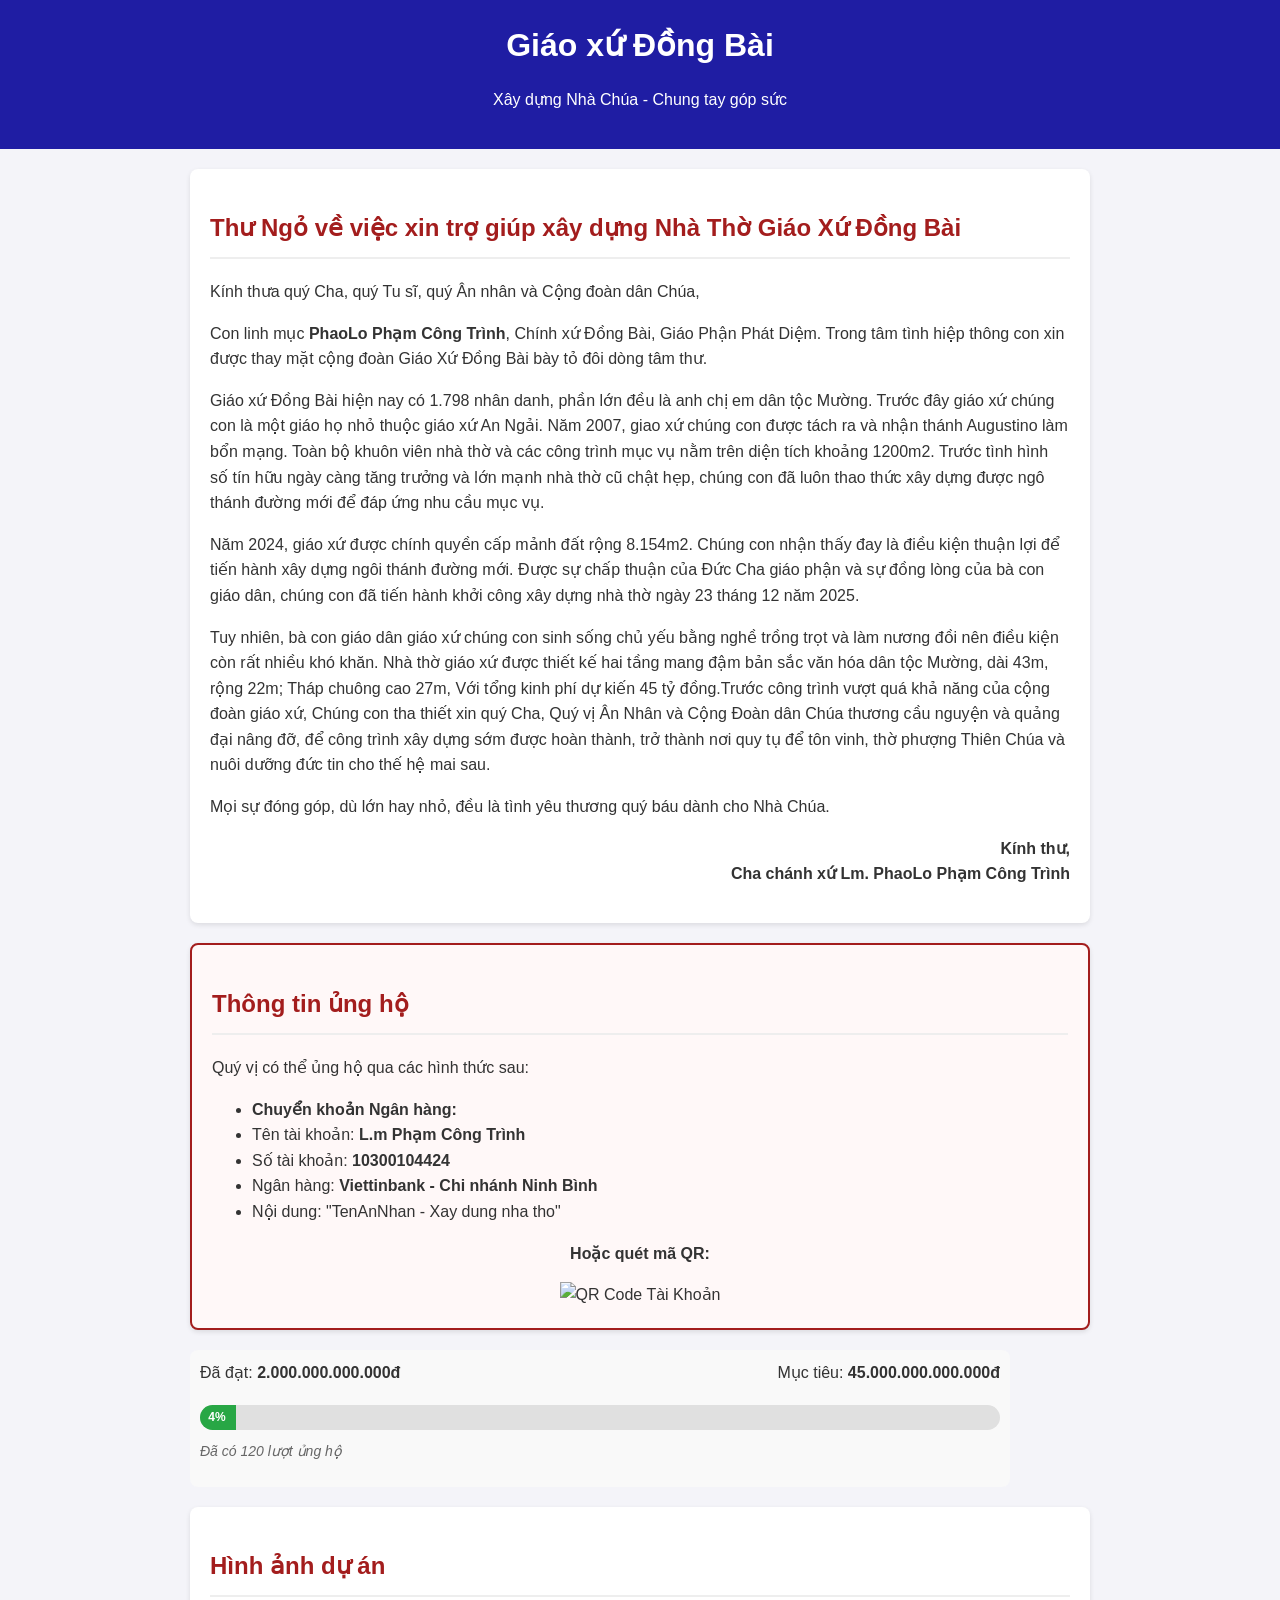
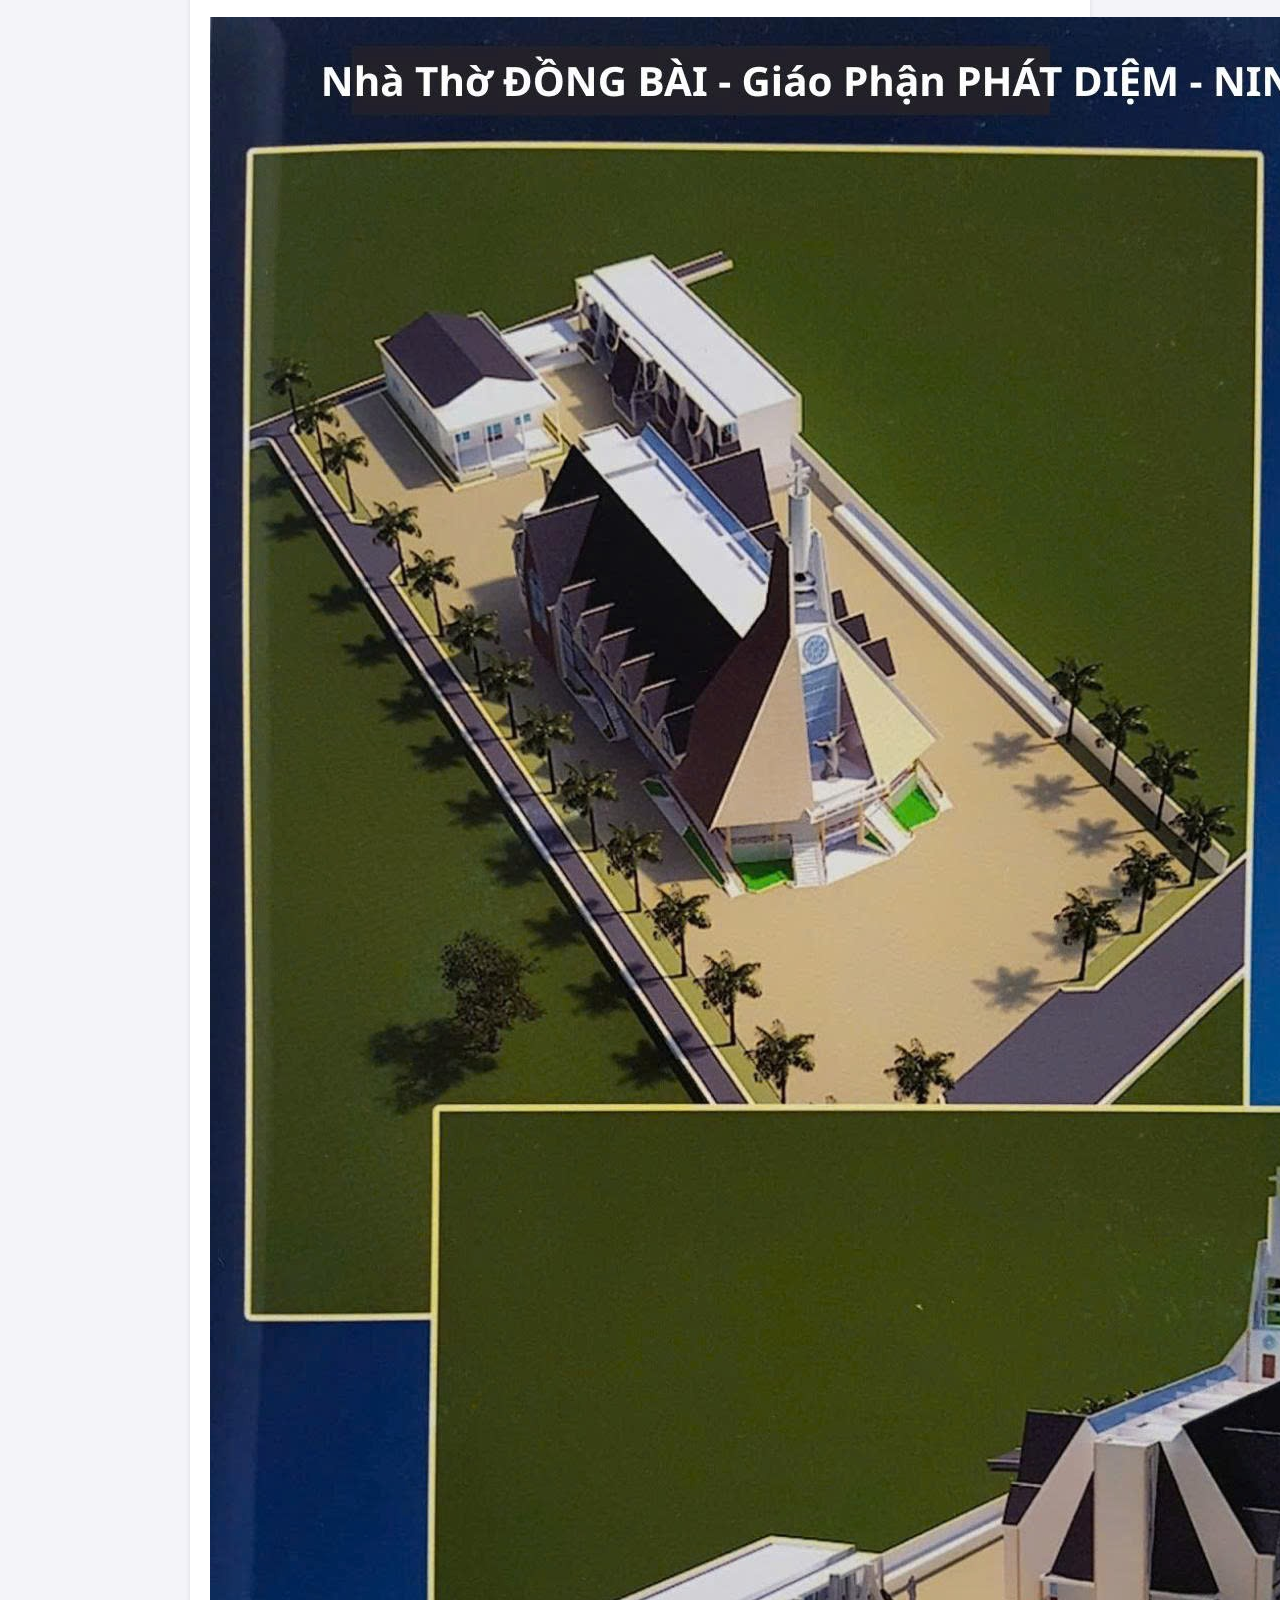
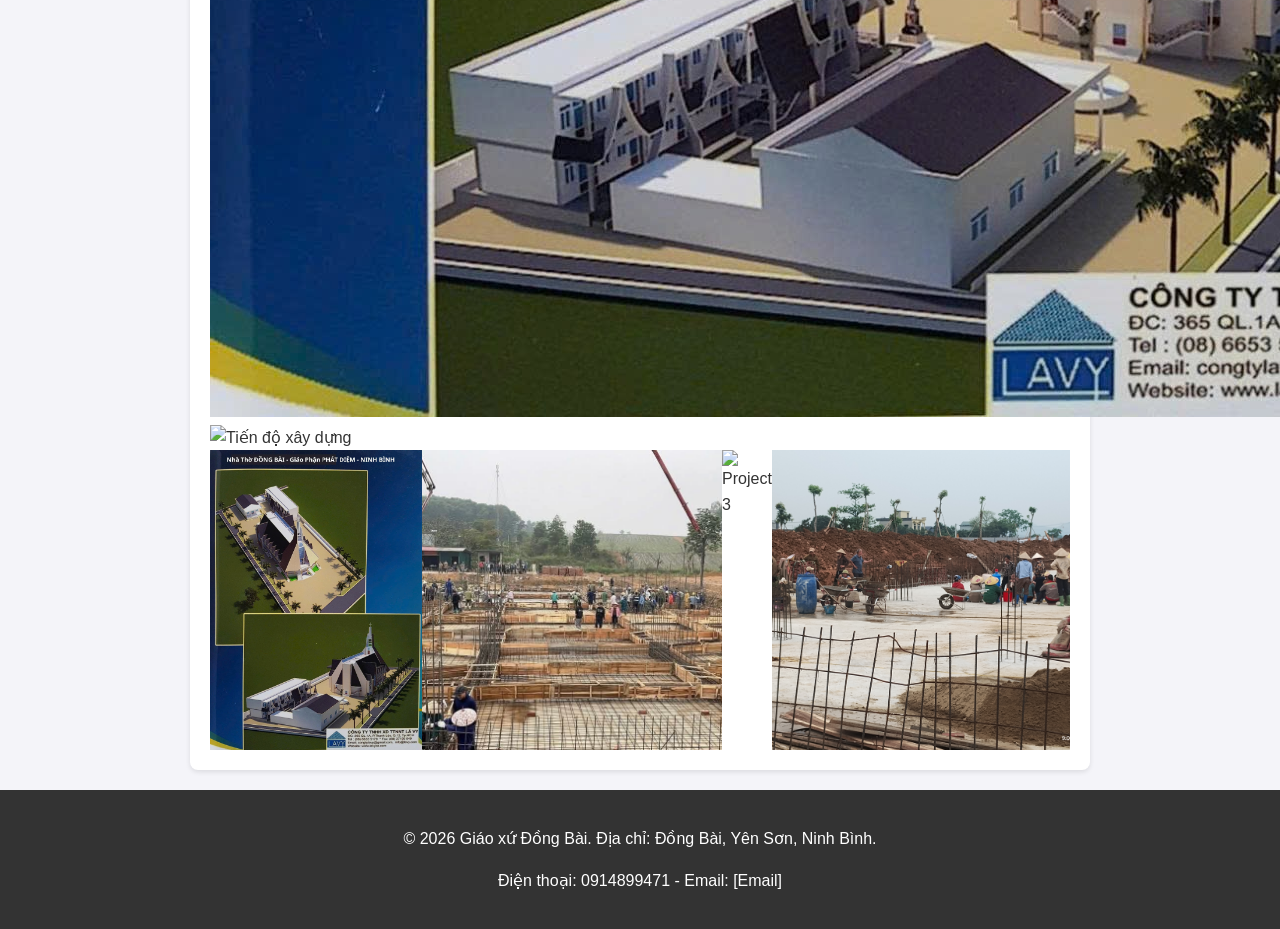
==== index.html @ 675c82e9 "Fix HTML encoding issues in index.html" ====
<!DOCTYPE html>
<html lang="vi">
<head>
    <meta charset="UTF-8">
    <meta name="viewport" content="width=device-width, initial-scale=1.0">
    <title>Quyên góp xây dựng Nhà thờ Giáo xứ Đồng Bài</title>
    <link rel="stylesheet" href="style.css">
</head>
<body>
     

    <!-- Header -->
    <header>
        <div class="container">
            <h1>Giáo xứ Đồng Bài</h1>
            <p>Xây dựng Nhà Chúa - Chung tay góp sức</p>
        </div>
       
    </header>

    <!-- Main Content -->
    <div class="container main-content">
        <!-- Thư ngỏ  -->
        <section id="thu-ngo" class="card">
            <h2>Thư Ngỏ về việc xin trợ giúp xây dựng Nhà Thờ Giáo Xứ Đồng Bài</h2>
            <p>Kính thưa quý Cha, quý Tu sĩ, quý Ân nhân và Cộng đoàn dân Chúa,</p>
            <p>Con linh mục<b> PhaoLo Phạm Công Trình</b>, Chính xứ Đồng Bài, Giáo Phận Phát Diệm.
                Trong tâm tình hiệp thông con xin được thay mặt cộng đoàn Giáo Xứ Đồng Bài bày
                 tỏ đôi dòng tâm thư.</p>
             <p>Giáo xứ Đồng Bài hiện nay có 1.798 nhân danh, phần lớn đều là anh chị em dân tộc Mường.
                Trước đây giáo xứ chúng con là một giáo họ nhỏ thuộc giáo xứ An Ngải. Năm 2007, giao xứ chúng 
                con được tách ra và nhận thánh Augustino làm bổn mạng. Toàn bộ khuôn viên nhà thờ và các công trình 
                mục vụ nằm trên diện tích khoảng 1200m2. Trước tình hình số tín hữu ngày càng tăng trưởng và lớn mạnh
                nhà thờ cũ chật hẹp, chúng con đã luôn thao thức xây dựng được ngô thánh đường mới để đáp ứng nhu cầu 
                mục vụ.</p>
              <p>Năm 2024, giáo xứ được chính quyền cấp mảnh đất rộng 8.154m2. Chúng con nhận thấy đay là 
             điều kiện thuận lợi để tiến hành xây dựng ngôi thánh đường mới. Được sự chấp thuận của Đức Cha 
             giáo phận và sự đồng lòng của bà con giáo dân, chúng con đã tiến hành khởi công xây dựng nhà thờ
             ngày 23 tháng 12 năm 2025.
        
             </p>
            <p>Tuy nhiên, bà con giáo dân giáo xứ chúng con sinh sống chủ yếu bằng nghề trồng trọt và làm 
                nương đồi nên điều kiện còn rất nhiều khó khăn. Nhà thờ giáo xứ được thiết kế hai tầng mang đậm
                bản sắc văn hóa dân tộc Mường, dài 43m, rộng 22m; Tháp chuông cao 27m, Với tổng kinh
                 phí dự kiến 45 tỷ  đồng.Trước công trình vượt quá khả năng của cộng đoàn giáo xứ, 
                 Chúng con tha thiết xin quý Cha, Quý vị Ân Nhân và Cộng Đoàn dân Chúa thương cầu nguyện
                 và quảng đại nâng đỡ, để công trình xây dựng sớm được hoàn thành, trở thành nơi quy tụ
                 để tôn vinh, thờ phượng Thiên Chúa và nuôi dưỡng đức tin cho thế hệ mai sau.</p>
            <p>Mọi sự đóng góp, dù lớn hay nhỏ, đều là tình yêu thương quý báu dành cho Nhà Chúa.</p>
            <p style="text-align: right;"><strong>Kính thư,</strong><br><b>Cha chánh xứ Lm. PhaoLo Phạm Công Trình</b></p>
        </section>

        <!-- Thông tin quyên góp -->
        <section id="quyen-gop" class="card highlight">
            <h2>Thông tin ủng hộ</h2>
            <p>Quý vị có thể ủng hộ qua các hình thức sau:</p>
            <ul>
                <li><strong>Chuyển khoản Ngân hàng:</strong></li>
                <li>Tên tài khoản:<b> L.m Phạm Công Trình</b></li>
                <li>Số tài khoản: <b>10300104424</b></li>
                <li>Ngân hàng: <b>Viettinbank - Chi nhánh Ninh Bình</b></li>
                <li>Nội dung: "TenAnNhan - Xay dung nha tho"</li>
            </ul>
            <div class="qr-code">
                <p><strong>Hoặc quét mã QR:</strong></p>
                <img src="images/qr-code.png" alt="QR Code Tài Khoản" width="200">
            </div>
        </section>
        <!--Thanh tiến độ-->
        <div class="donation-box">
  <div class="donation-info">
    <span>Đã đạt: <strong>2.000.000.000.000đ</strong></span>
    <span>Mục tiêu:<b> 45.000.000.000.000đ</b></span>
  </div>
  
  <div class="progress-track">
    <!-- Thay đổi width ở đây để cập nhật tiến độ -->
    <div class="progress-fill" style="width: 75%;">
      <span class="progress-label">85%</span>
    </div>
  </div>
  
  <p class="donation-count">Đã có 120 lượt ủng hộ</p>
</div>



        <!-- Hình ảnh/Tiến độ -->
        <section id="hinh-anh" class="card">
            <h2>Hình ảnh dự án</h2>
            
            <div class="gallery">
                <img src="anh\IMG_20260425_101026.jpg" alt="Mô hình nhà thờ">
                <img src="anh\IMG_20260425_084051708.jpg" alt="Tiến độ xây dựng">
            </div>
            
            <div class="project-slider">
             <div class="project-track">
             <img src="anh\IMG_20260425_101026.jpg" alt="Project 1">
            <img src="anh\FB_IMG_1777197898935.jpg" alt="Project 2">
            <img src="anh\IMG_20260425_084322287.jpg" alt="Project 3">
            <img src="anh\IMG_20260425_090617700.jpg" alt="Project 4">
            <img src="anh\FB_IMG_1777198152236.jpg" alt="Project 5">
            <img src="anh\FB_IMG_1777198147048.jpg" alt="Project 6">
            <img src="anh\FB_IMG_1777198132459.jpg" alt="Project 7">
            <img src="anh\FB_IMG_1777198152236.jpg" alt="Project 8">
            <img src="anh\FB_IMG_1777198174765.jpg" alt="Project 9">
            <img src="anh\FB_IMG_1777197910726.jpg" alt="Project 10">
            <!-- Lặp lại các ảnh để tạo hiệu ứng vô tận -->
             <img src="anh\IMG_20260425_101026.jpg" alt="Project 1">
            </div>
</div>

        </section>
    </div>

    <!-- Footer -->
    <footer>
        <div class="container">
            <p>&copy; 2026 Giáo xứ Đồng Bài. Địa chỉ: Đồng Bài, Yên Sơn, Ninh Bình.</p>
            <p>Điện thoại: 0914899471 - Email: [Email]</p>
        </div>
        <!--tự động cập nhật tiến độ-->
    
    <script>
        // Đoạn code xử lý tiến độ
        const goal = 45000000000; // Số tiền mục tiêu
        const raised = 2000000000; // Số tiền hiện tại

        const percent = Math.min((raised / goal) * 100, 100);
        
        // Cập nhật độ dài thanh màu xanh
        document.querySelector('.progress-fill').style.width = percent + '%';
        
        // Cập nhật chữ hiển thị % (nếu có thẻ progress-label)
        if (document.querySelector('.progress-label')) {
            document.querySelector('.progress-label').innerText = Math.round(percent) + '%';
        }
    </script>
    </footer>
    


</body>


</html>
---- style.css ----
/* Tổng quan */
body {
    font-family: 'Arial', sans-serif;
    margin: 0;
    padding: 0;
    background-color: #f4f4f9;
    color: #333;
    line-height: 1.6;
}

.container {
    width: 80%;
    margin: auto;
    max-width: 900px;
    
}
/* Header */
header {
    background-color: #1f1da3; /* Màu xanh trang nghiêm */
    color: #fff;
    padding: 20px 0;
    text-align: center;
}

header h1 { margin: 0; }


/* Thẻ card */
.card {
    background: #fff;
    padding: 20px;
    margin: 20px 0;
    border-radius: 8px;
    box-shadow: 0 2px 5px rgba(0,0,0,0.1);
}

.highlight {
    border: 2px solid #a31d1d;
    background-color: #fff8f8;
    /*QR Code & Images*/ 
.qr-code { text-align: center; margin-top: 15px; }
.gallery { display: flex; gap: 10px; justify-content: center; flex-wrap: wrap; }
.gallery img { max-width: 100%; height: auto; border-radius: 5px; width: 45%; }

}

h2 { color: #a31d1d; border-bottom: 2px solid #eee; padding-bottom: 10px; }

/* QR Code & Images 
.qr-code { text-align: center; margin-top: 15px; }
.gallery { display: flex; gap: 10px; justify-content: center; flex-wrap: wrap; }
.gallery img { max-width: 100%; height: auto; border-radius: 5px; width: 45%; }
*/
.project-slider {
  width: 100%;
  height: 300px; /* Chiều cao banner */
  overflow: hidden;
  position: relative;
}

.project-track {
  display: flex;
  width: calc(300px * 5); /* Chiều rộng 1 ảnh * Số ảnh (bao gồm ảnh lặp) */
  animation: scroll 120s linear infinite; /* Thời gian chạy 120s */
}

.project-track img {
  width: 300px; /* Chiều rộng mỗi ảnh */
  height: 300px;
  object-fit: cover;
}

/* Keyframes để tạo hiệu ứng trượt */
@keyframes scroll {
  0% { transform: translateX(0); }
  100% { transform: translateX(calc(-300px * 10)); } /* Di chuyển hết 10 ảnh */
}

/* Dừng animation khi di chuột vào */
.project-slider:hover .project-track {
  animation-play-state: paused;
}

/* Footer */
footer {
    text-align: center;
    padding: 20px;
    background-color: #333;
    color: #fff;
    margin-top: 20px;
}
/*tiến độ ủng hộ*/
.donation-box {
    max-width: 800px;
    padding: 10px;
    background: #f9f9f9;
    border-radius: 8px;
    font-family: sans-serif;
}

.donation-info {
    display: flex;
    justify-content: space-between;
    margin-bottom: 20px;
}

.progress-track {
    background-color: #e0e0e0;
    border-radius: 20px;
    overflow: hidden;
    height: 25px;
}

.progress-fill {
    background-color: #28a745; /* Màu xanh lá */
    height: 100%;
    display: flex;
    align-items: center;
    justify-content: flex-end;
    transition: width 0.5s ease-in-out;
}

.progress-label {
    color: white;
    font-size: 12px;
    font-weight: bold;
    padding-right: 10px;
}

.donation-count {
    margin-top: 10px;
    font-size: 14px;
    color: #666;
    font-style: italic;
}
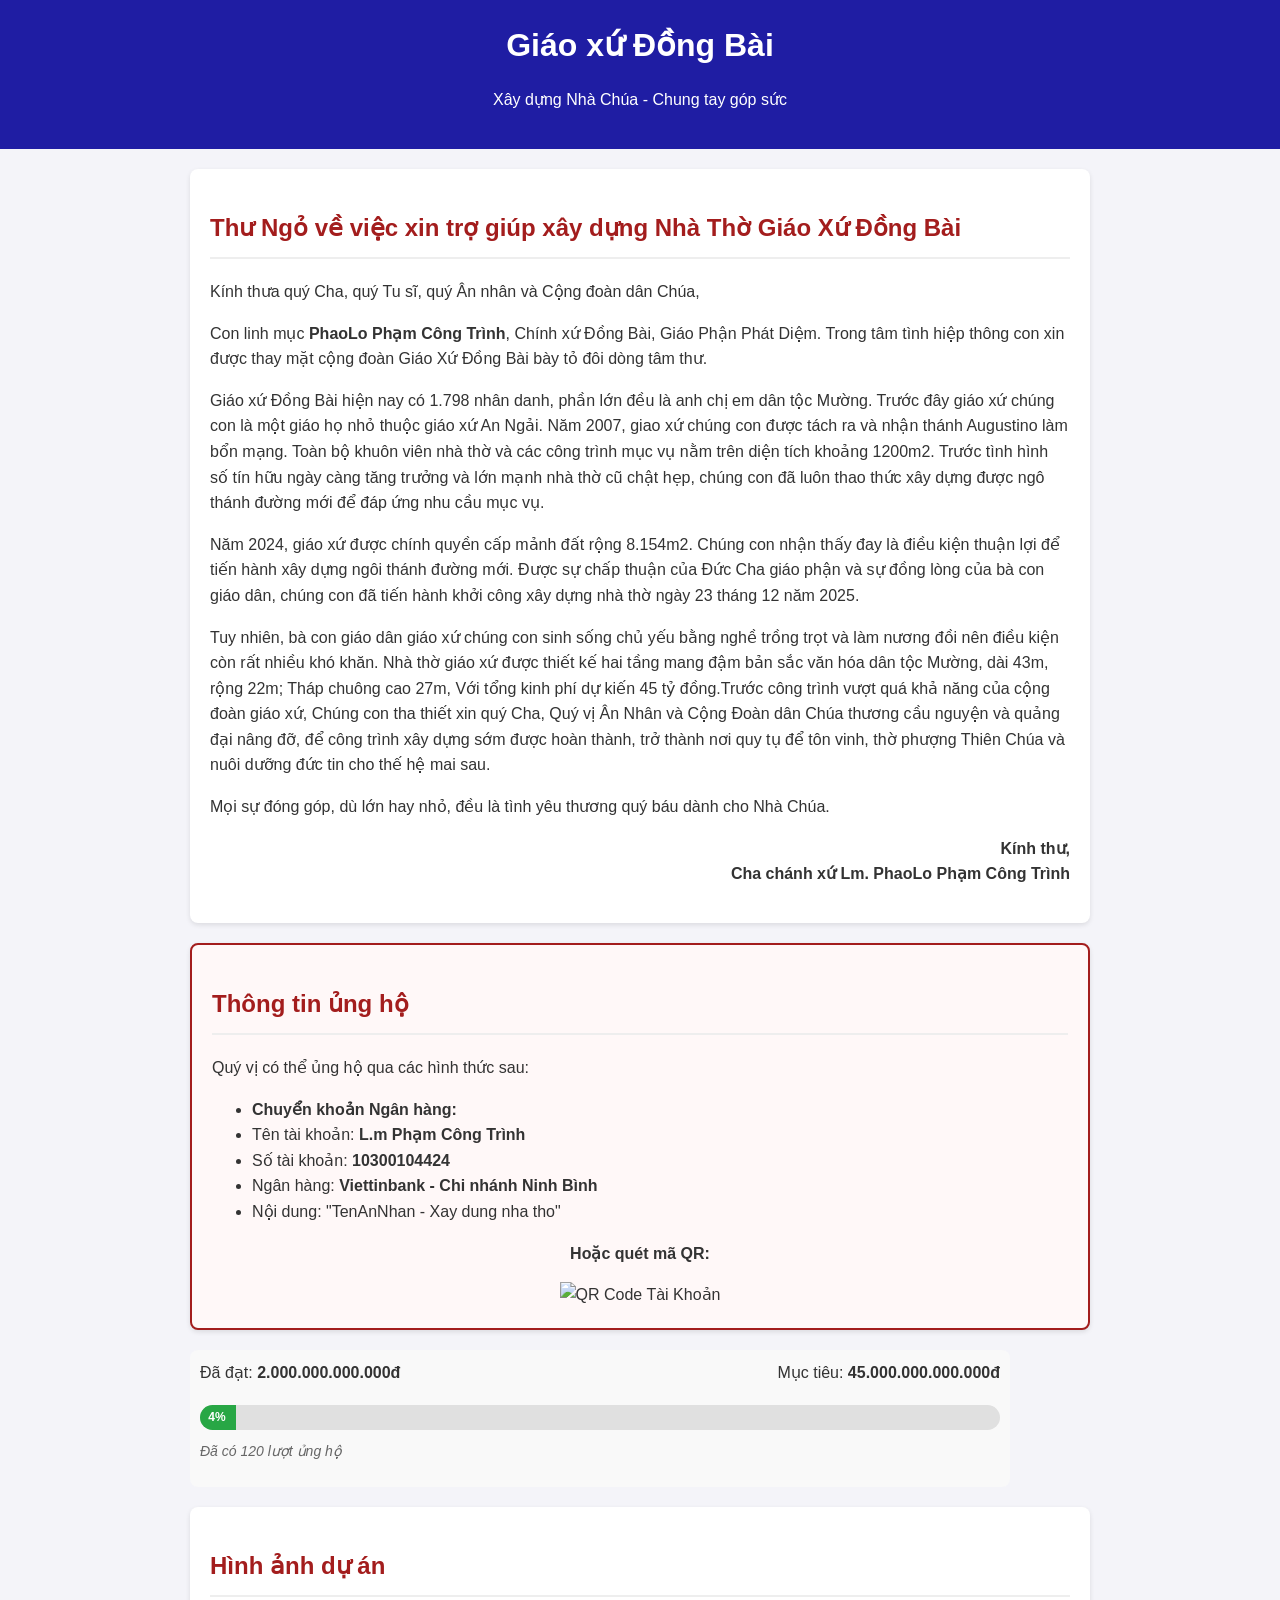
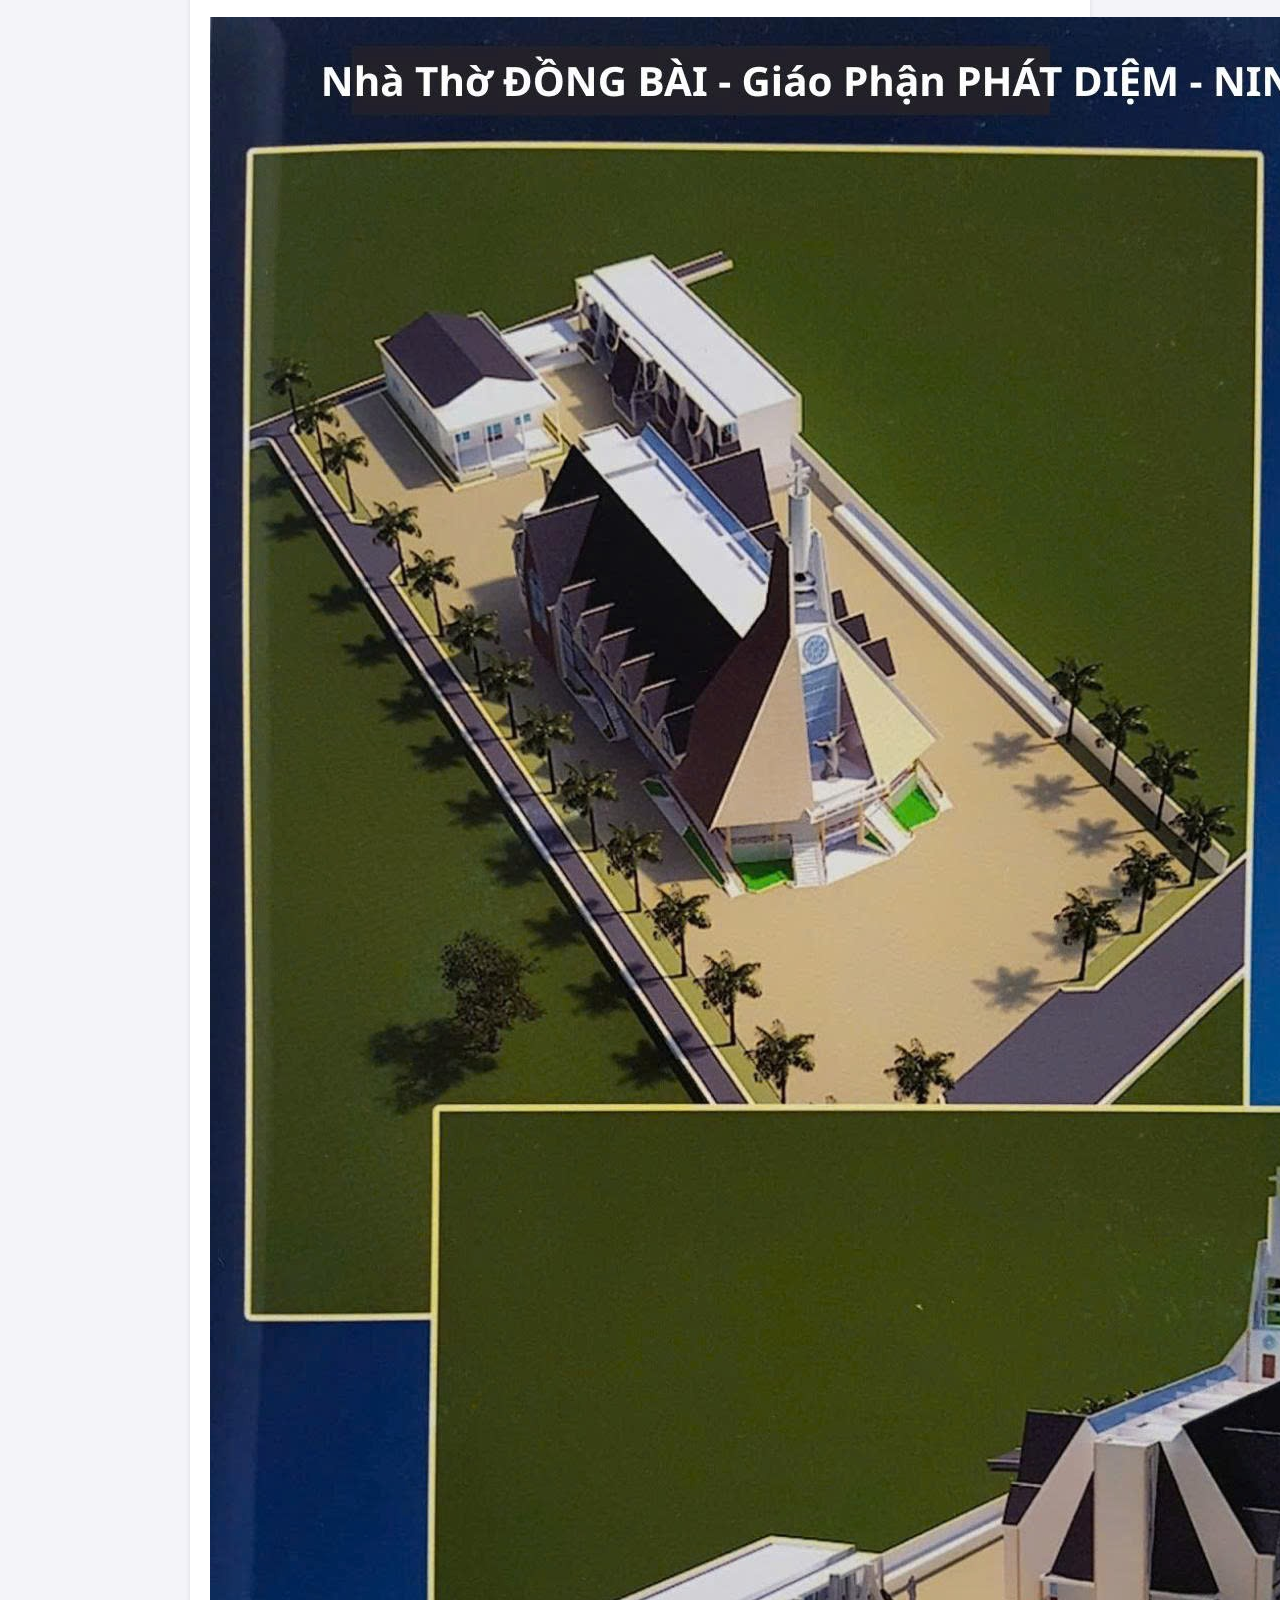
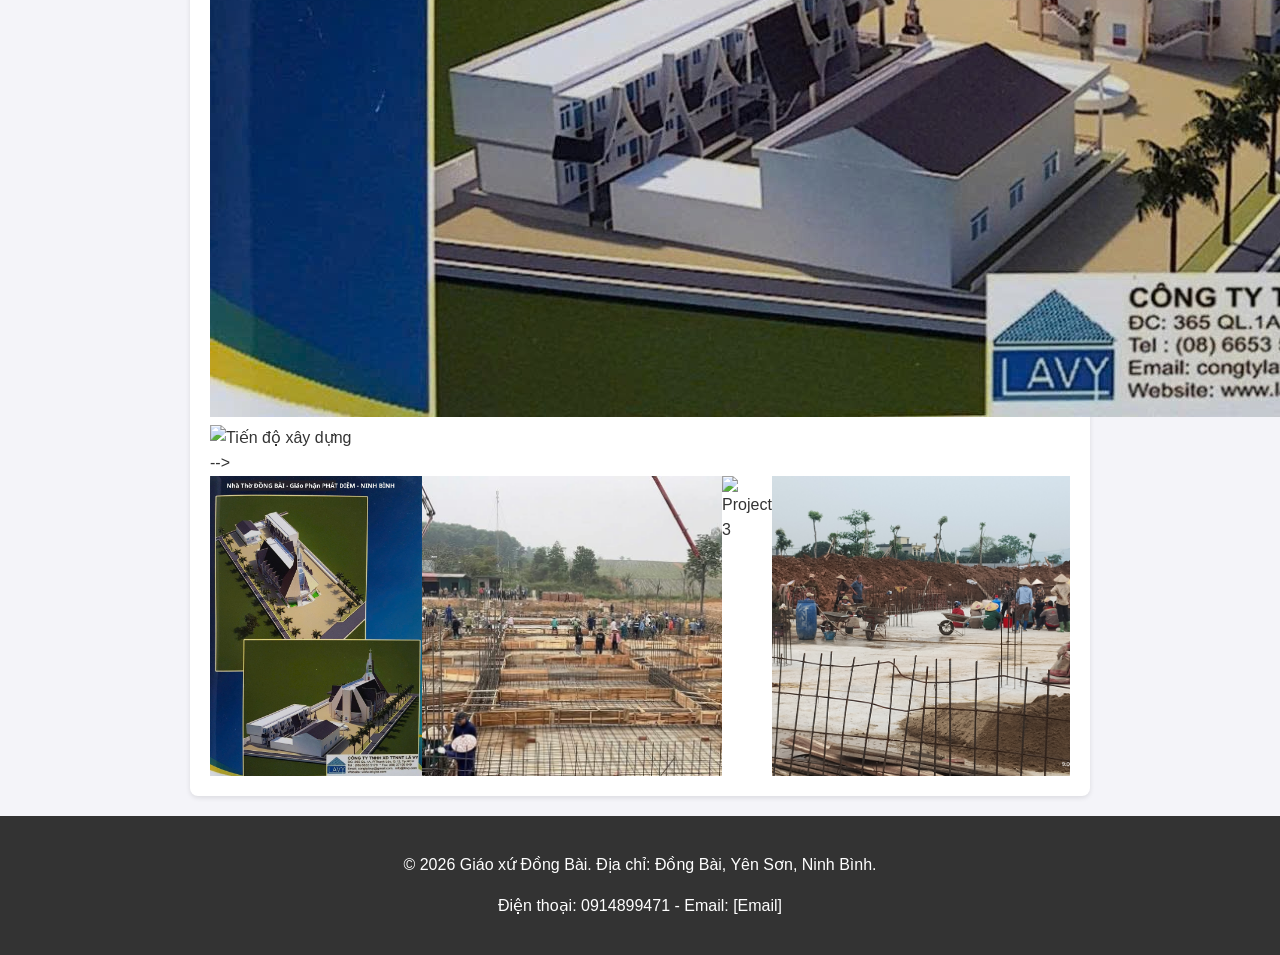
==== commit bed05e5a: "Fix HTML formatting and content structure" ====
--- a/index.html
+++ b/index.html
@@ -88,12 +88,12 @@
         <!-- Hình ảnh/Tiến độ -->
         <section id="hinh-anh" class="card">
             <h2>Hình ảnh dự án</h2>
-            
+            <!-->
             <div class="gallery">
                 <img src="anh\IMG_20260425_101026.jpg" alt="Mô hình nhà thờ">
                 <img src="anh\IMG_20260425_084051708.jpg" alt="Tiến độ xây dựng">
             </div>
-            
+            -->
             <div class="project-slider">
              <div class="project-track">
              <img src="anh\IMG_20260425_101026.jpg" alt="Project 1">
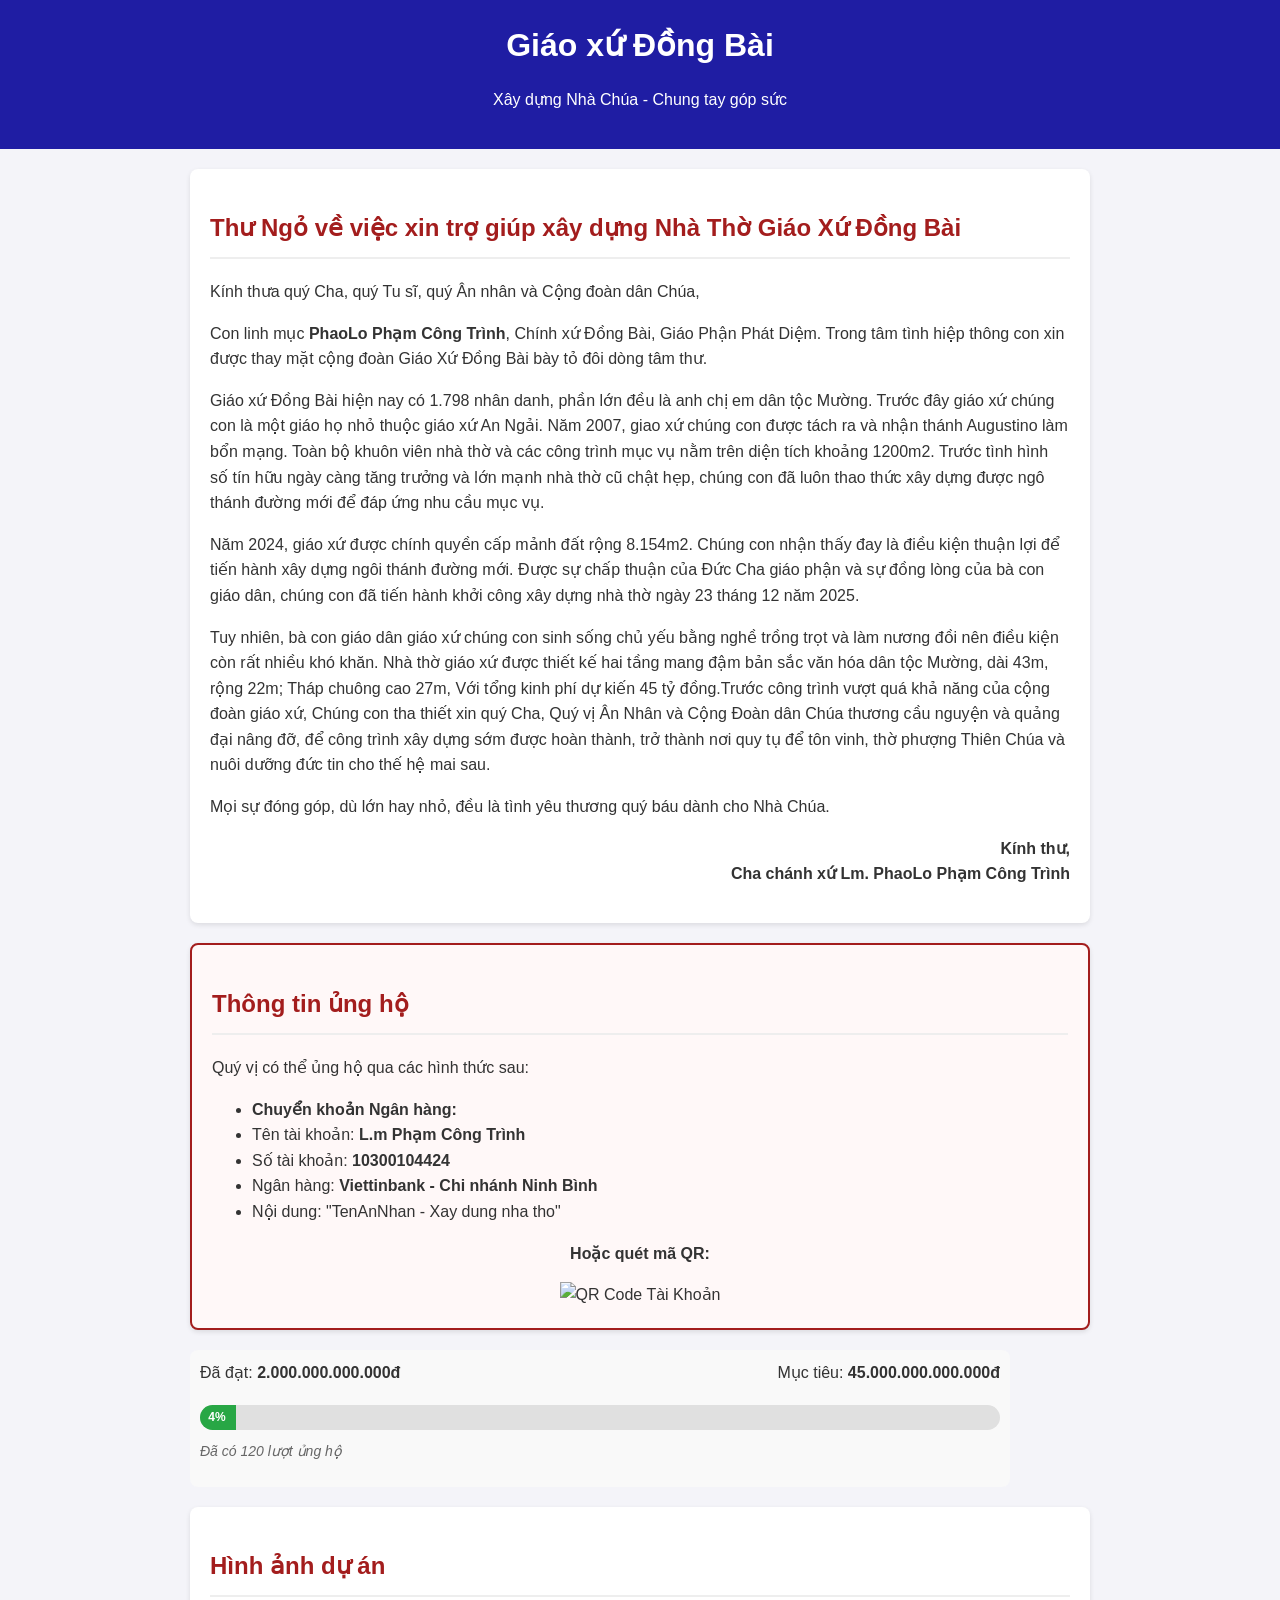
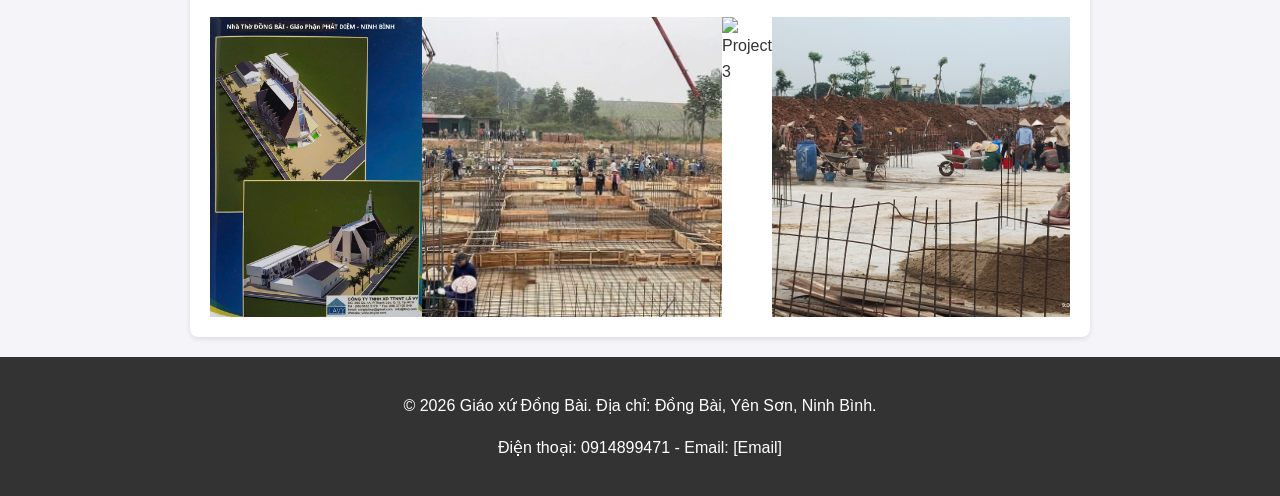
==== commit 32aae230: "Update index.html" ====
--- a/index.html
+++ b/index.html
@@ -88,7 +88,7 @@
         <!-- Hình ảnh/Tiến độ -->
         <section id="hinh-anh" class="card">
             <h2>Hình ảnh dự án</h2>
-            <!-->
+            <!--
             <div class="gallery">
                 <img src="anh\IMG_20260425_101026.jpg" alt="Mô hình nhà thờ">
                 <img src="anh\IMG_20260425_084051708.jpg" alt="Tiến độ xây dựng">
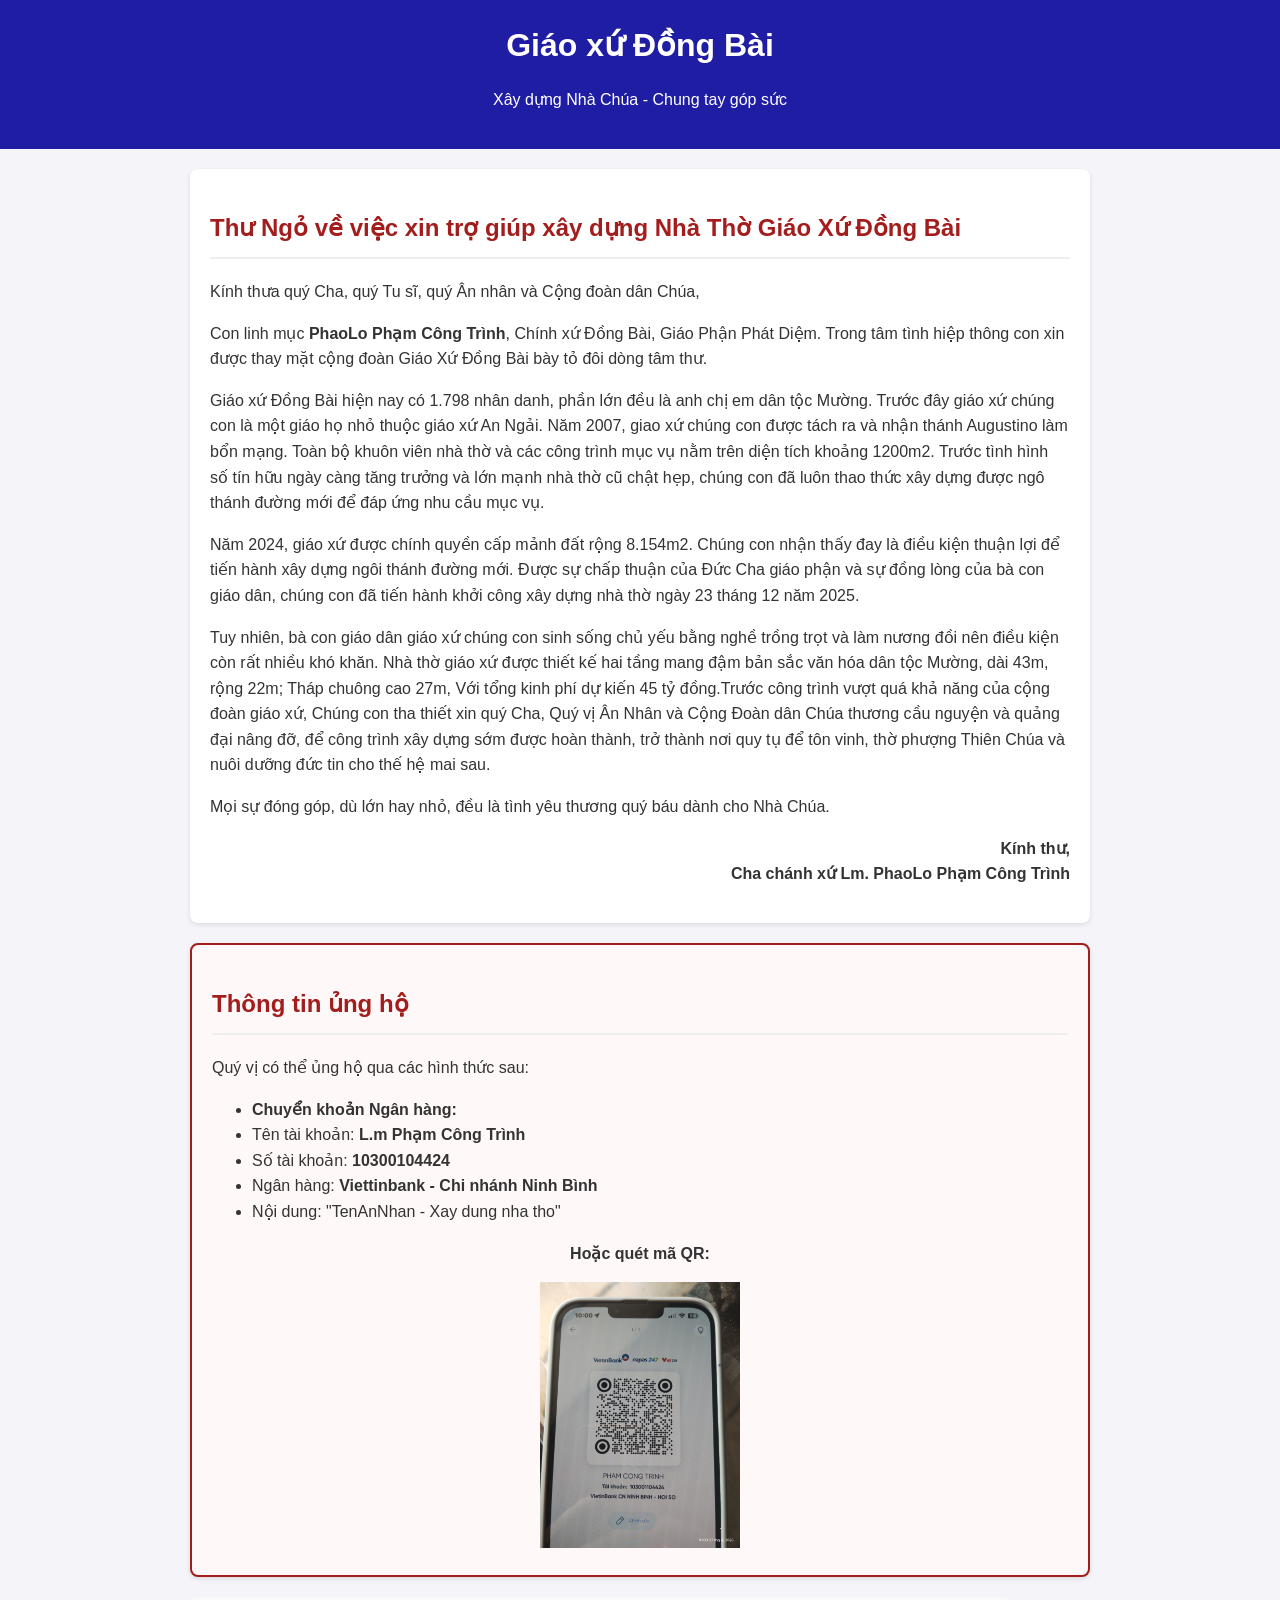
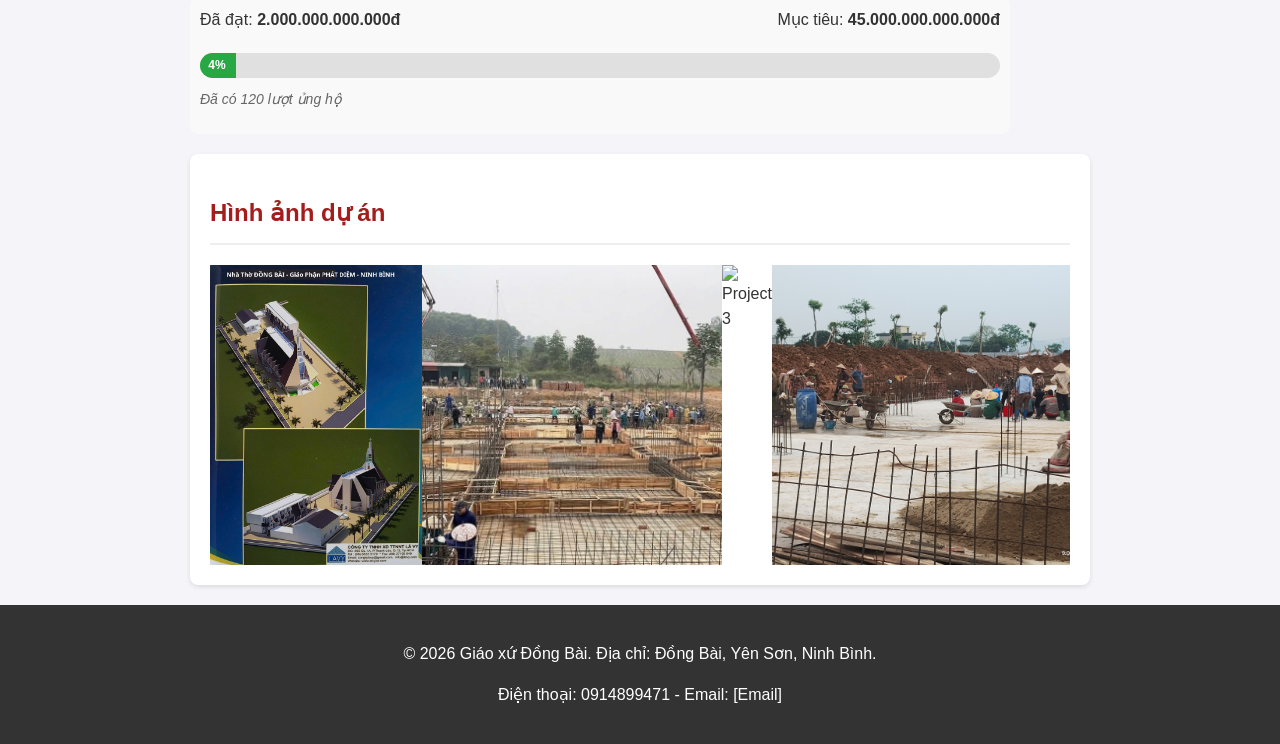
==== commit ee000fe0: "Fix HTML formatting and update content" ====
--- a/index.html
+++ b/index.html
@@ -63,7 +63,7 @@
             </ul>
             <div class="qr-code">
                 <p><strong>Hoặc quét mã QR:</strong></p>
-                <img src="images/qr-code.png" alt="QR Code Tài Khoản" width="200">
+                <img src="anh/IMG_20260427_100006306.jpg" alt="QR Code Tài Khoản" width="200">
             </div>
         </section>
         <!--Thanh tiến độ-->
@@ -92,8 +92,8 @@
             <div class="gallery">
                 <img src="anh\IMG_20260425_101026.jpg" alt="Mô hình nhà thờ">
                 <img src="anh\IMG_20260425_084051708.jpg" alt="Tiến độ xây dựng">
-            </div>
-            -->
+            </div>-->
+    
             <div class="project-slider">
              <div class="project-track">
              <img src="anh\IMG_20260425_101026.jpg" alt="Project 1">
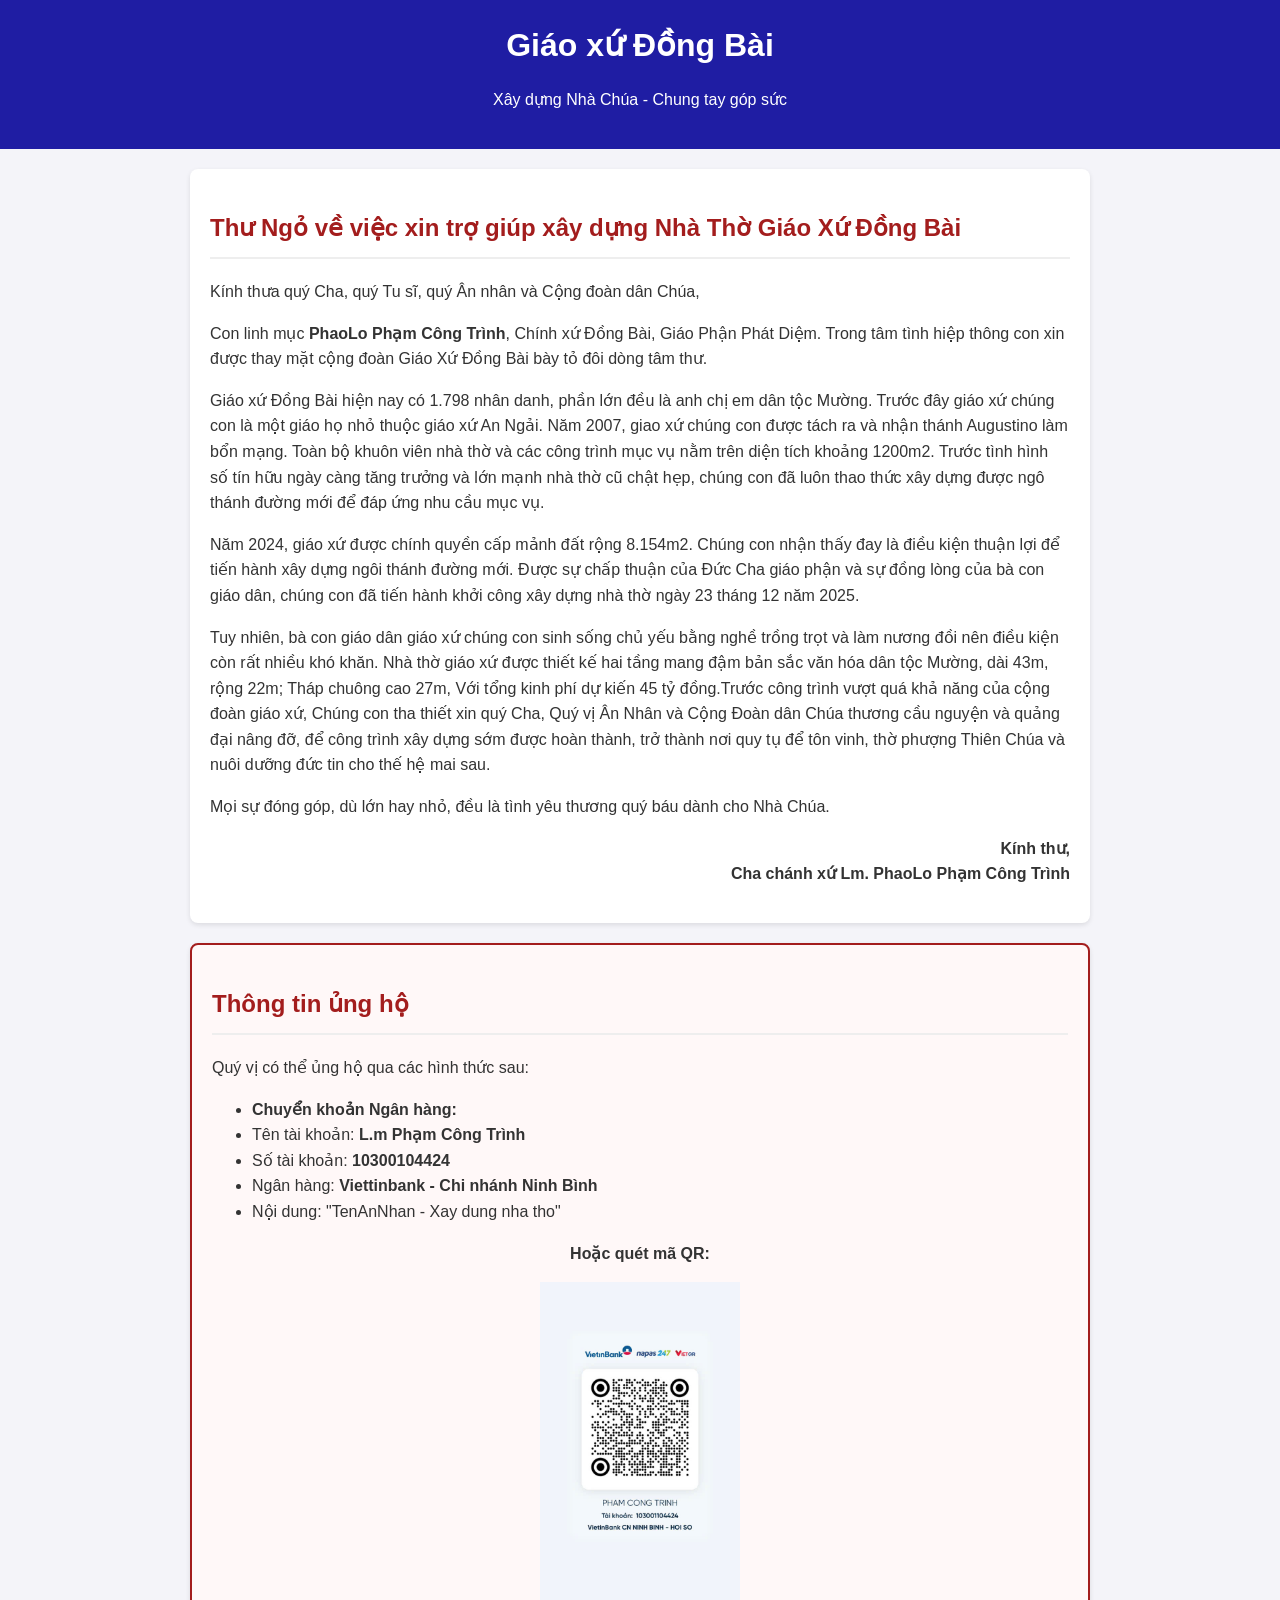
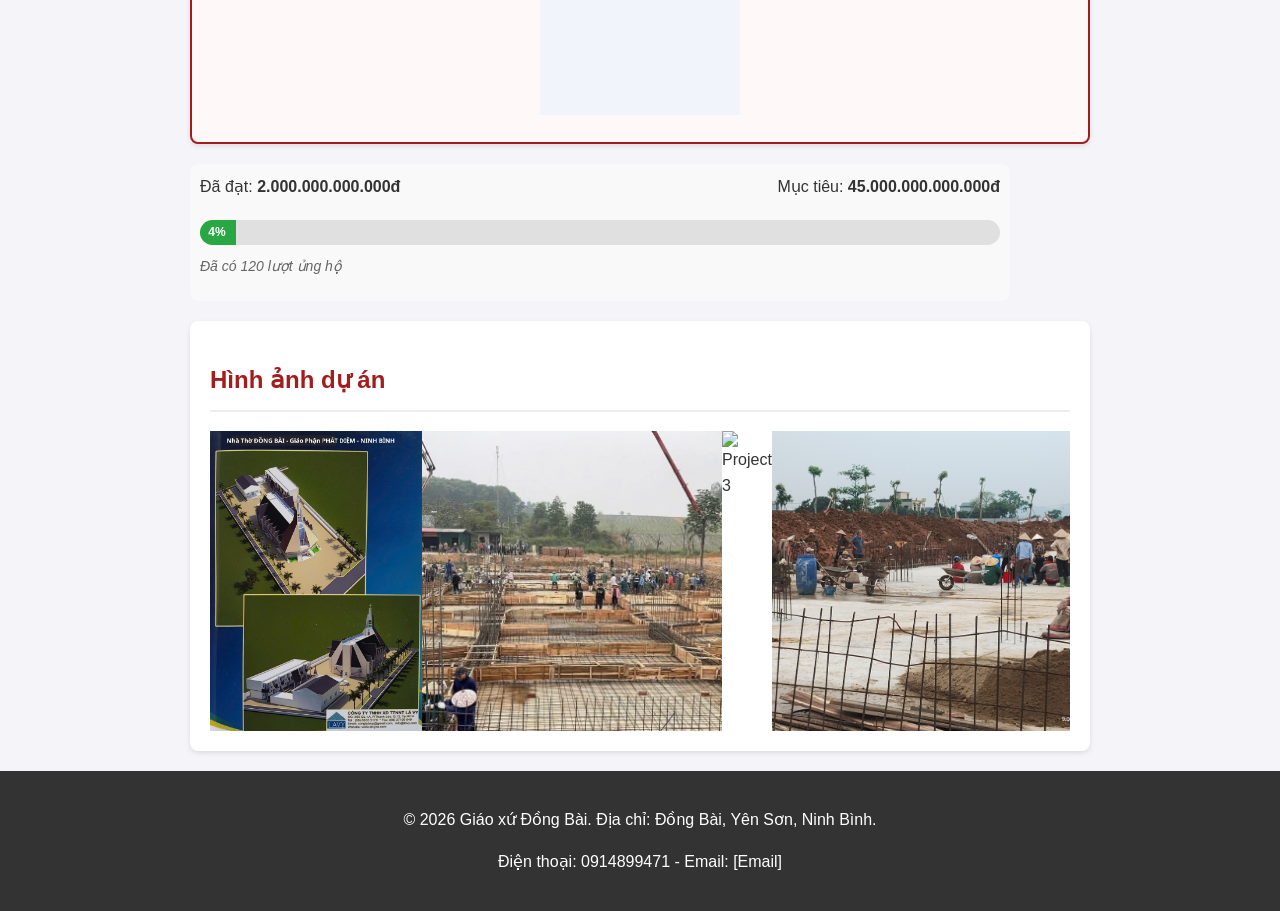
==== commit 73ff9281: "Update index.html" ====
--- a/index.html
+++ b/index.html
@@ -63,7 +63,7 @@
             </ul>
             <div class="qr-code">
                 <p><strong>Hoặc quét mã QR:</strong></p>
-                <img src="anh/IMG_20260427_100006306.jpg" alt="QR Code Tài Khoản" width="200">
+                <img src="anh/QRcode.jpg" alt="QR Code Tài Khoản" width="200">
             </div>
         </section>
         <!--Thanh tiến độ-->
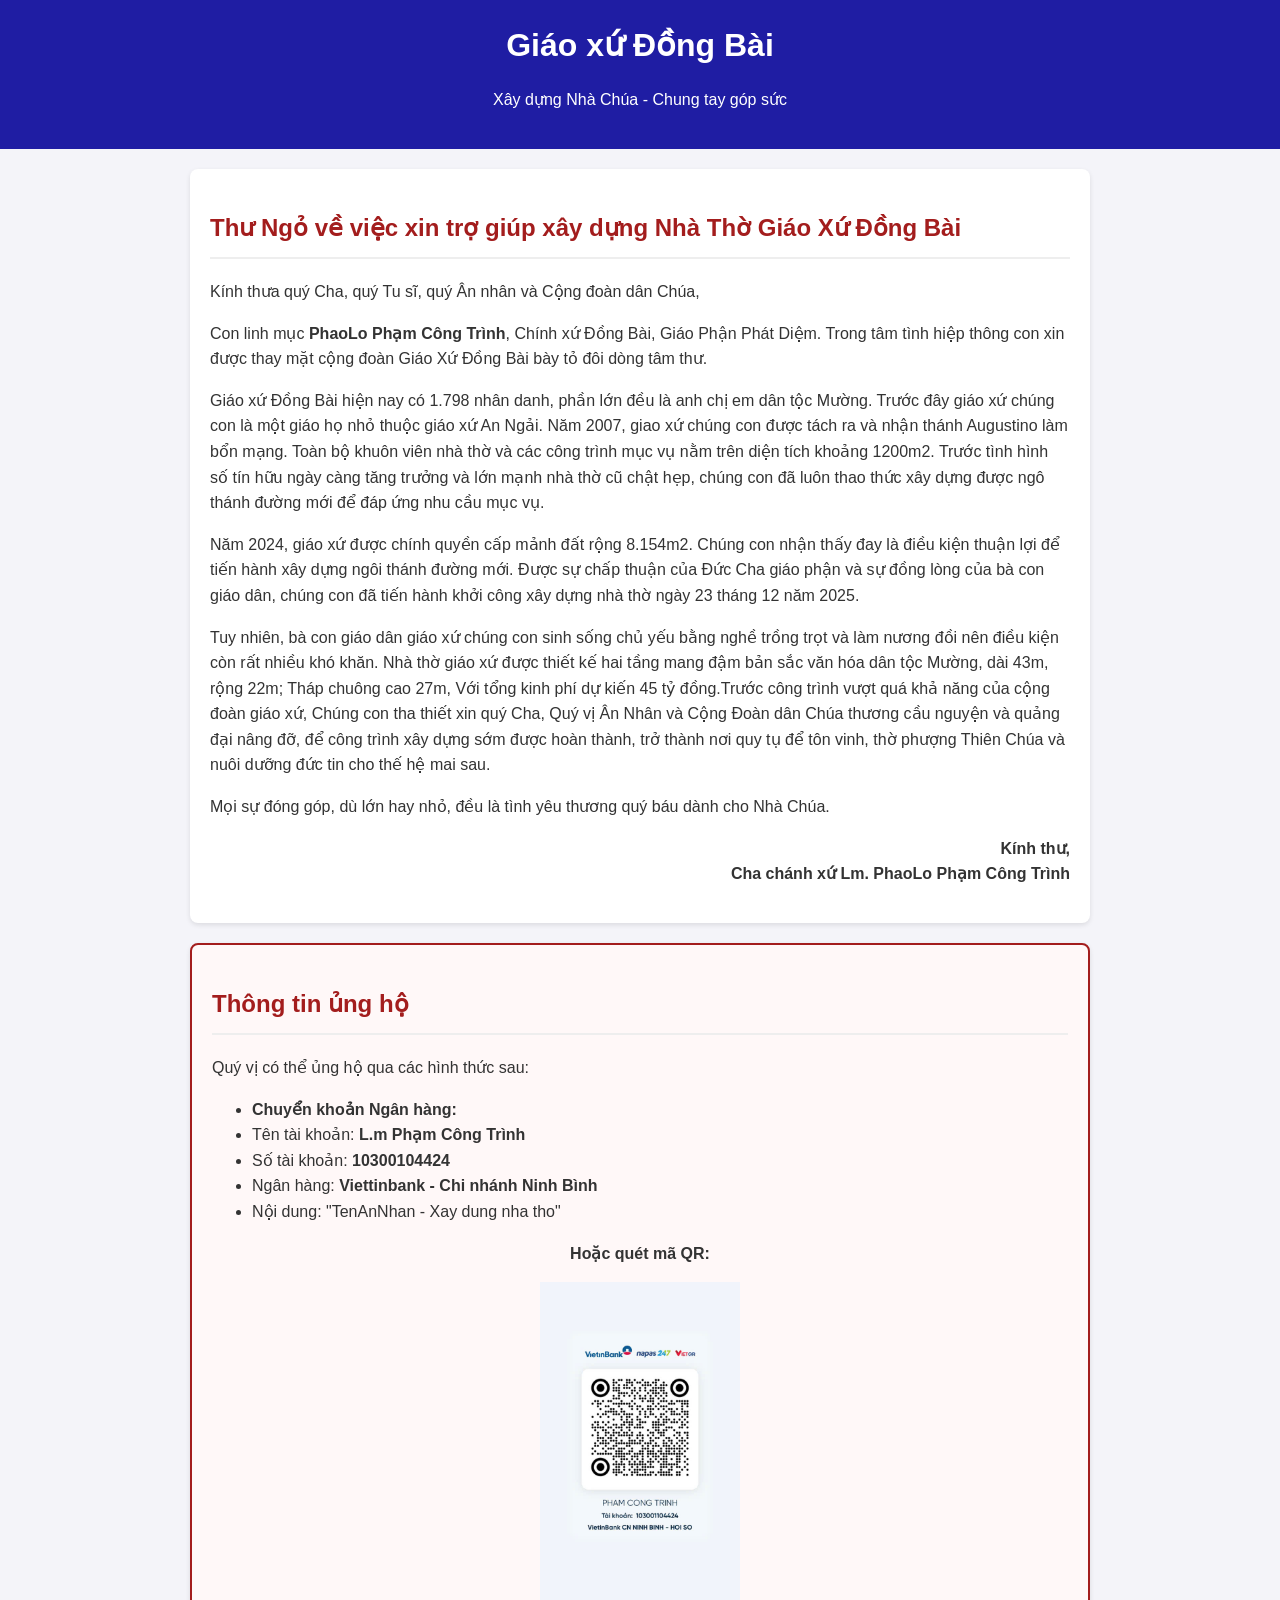
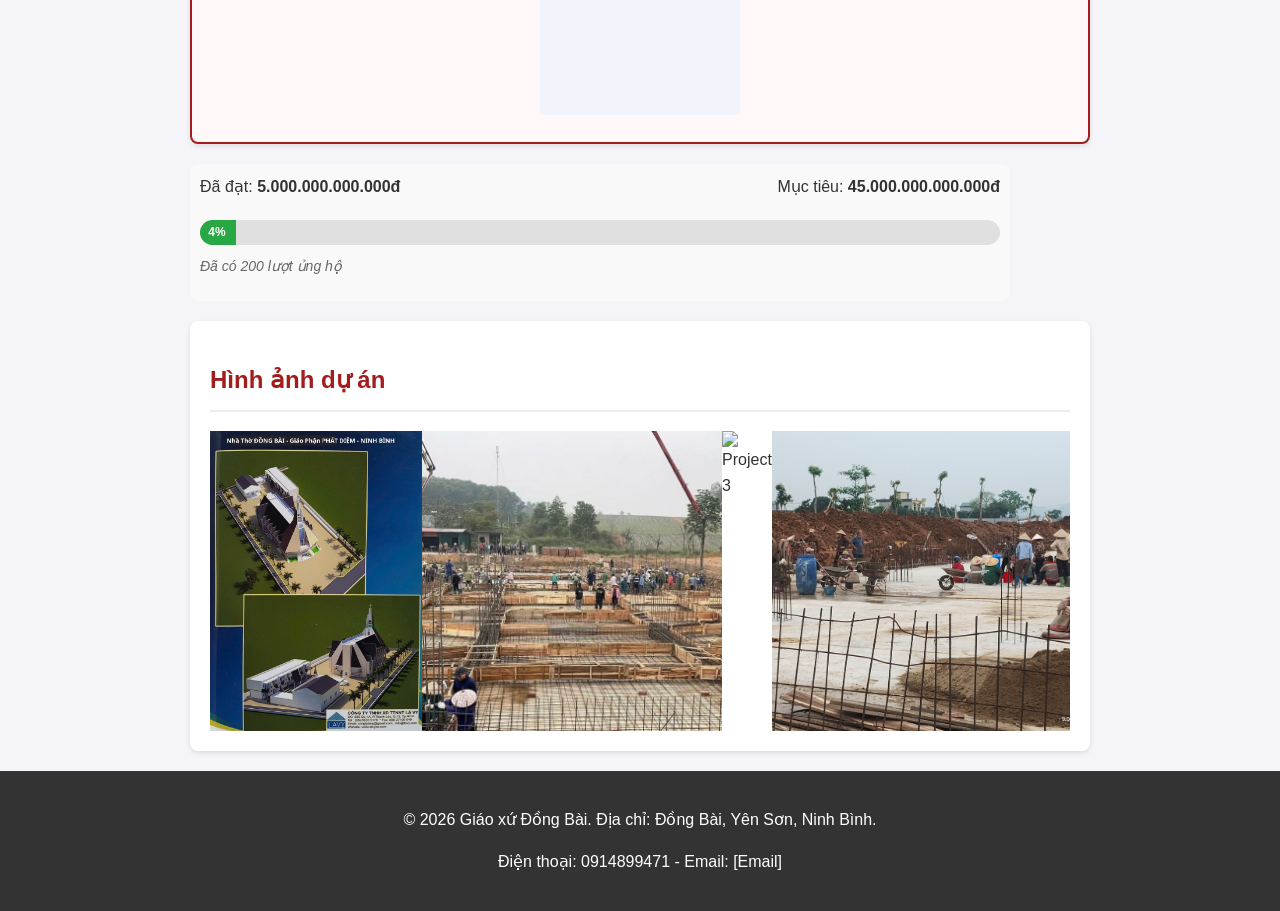
==== commit fcf2c88b: "Update index.html" ====
--- a/index.html
+++ b/index.html
@@ -69,7 +69,7 @@
         <!--Thanh tiến độ-->
         <div class="donation-box">
   <div class="donation-info">
-    <span>Đã đạt: <strong>2.000.000.000.000đ</strong></span>
+    <span>Đã đạt: <strong>5.000.000.000.000đ</strong></span>
     <span>Mục tiêu:<b> 45.000.000.000.000đ</b></span>
   </div>
   
@@ -80,7 +80,7 @@
     </div>
   </div>
   
-  <p class="donation-count">Đã có 120 lượt ủng hộ</p>
+  <p class="donation-count">Đã có 200 lượt ủng hộ</p>
 </div>
 
 
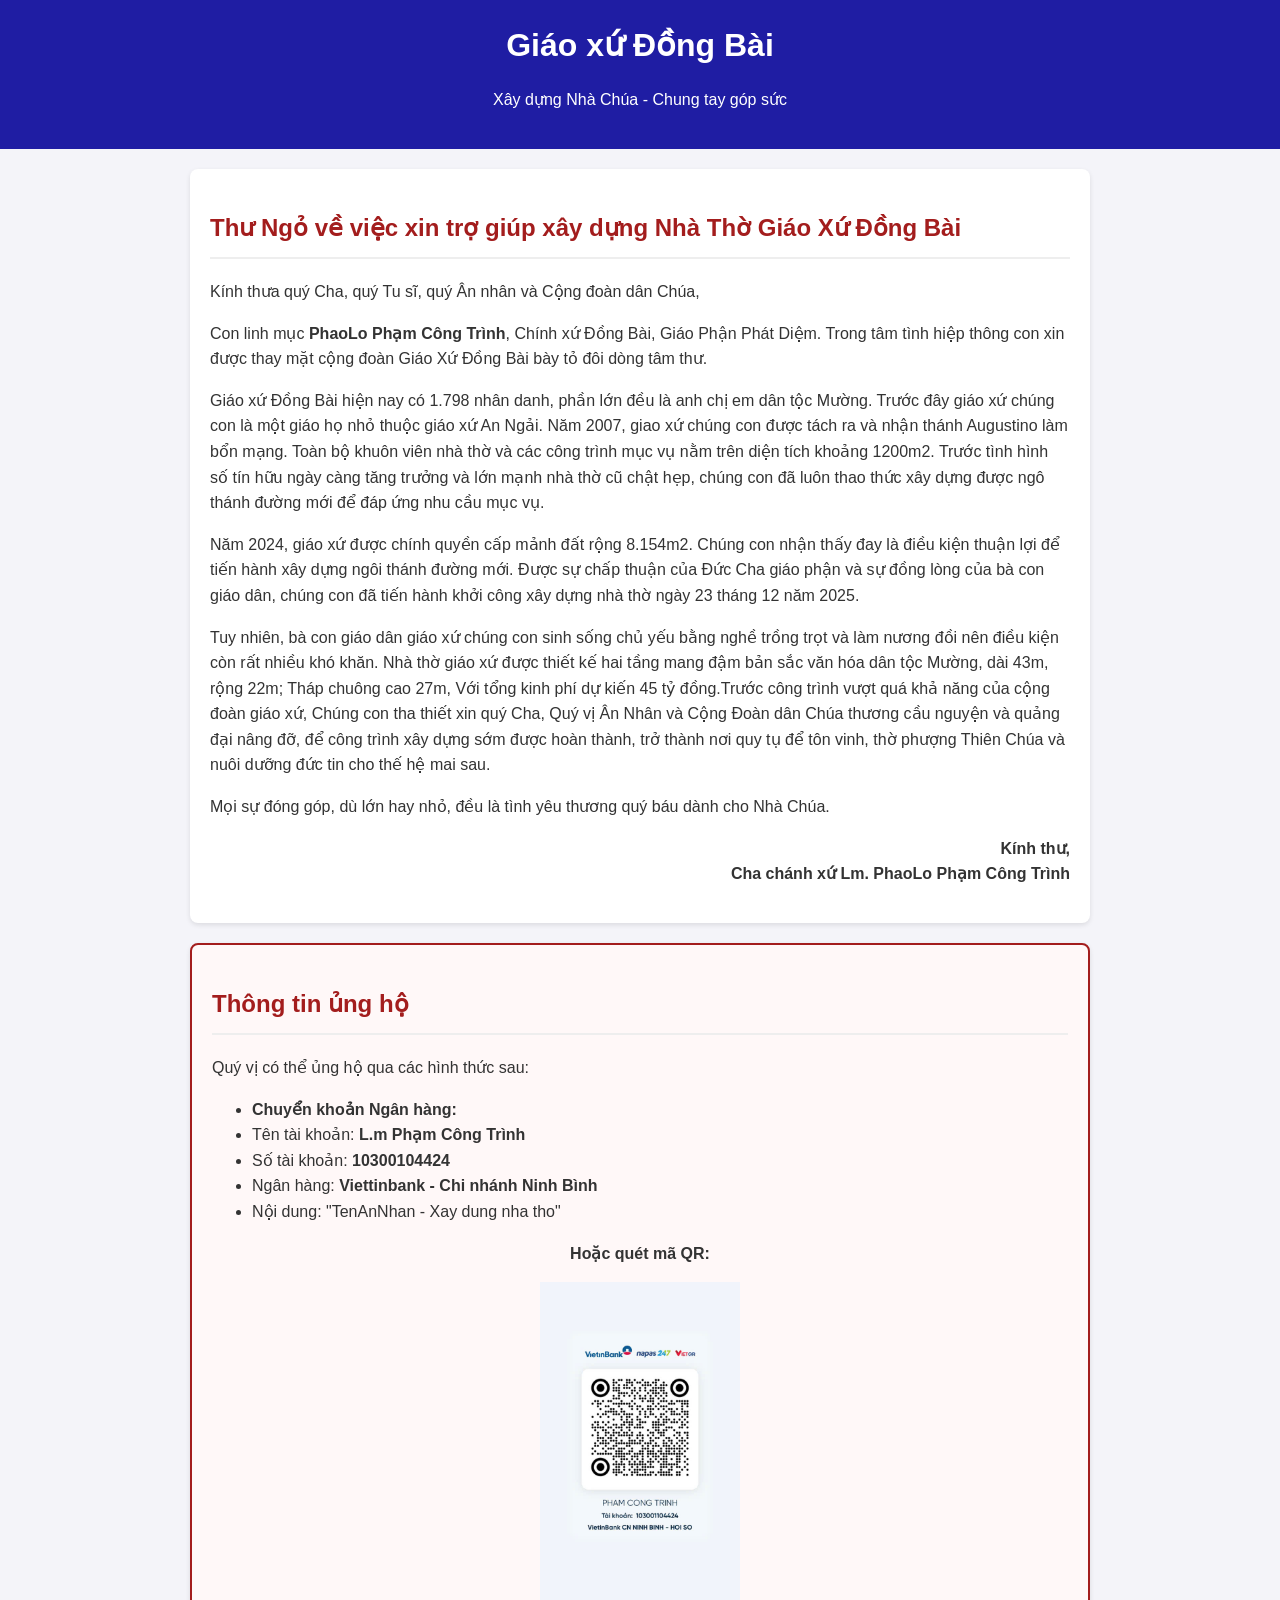
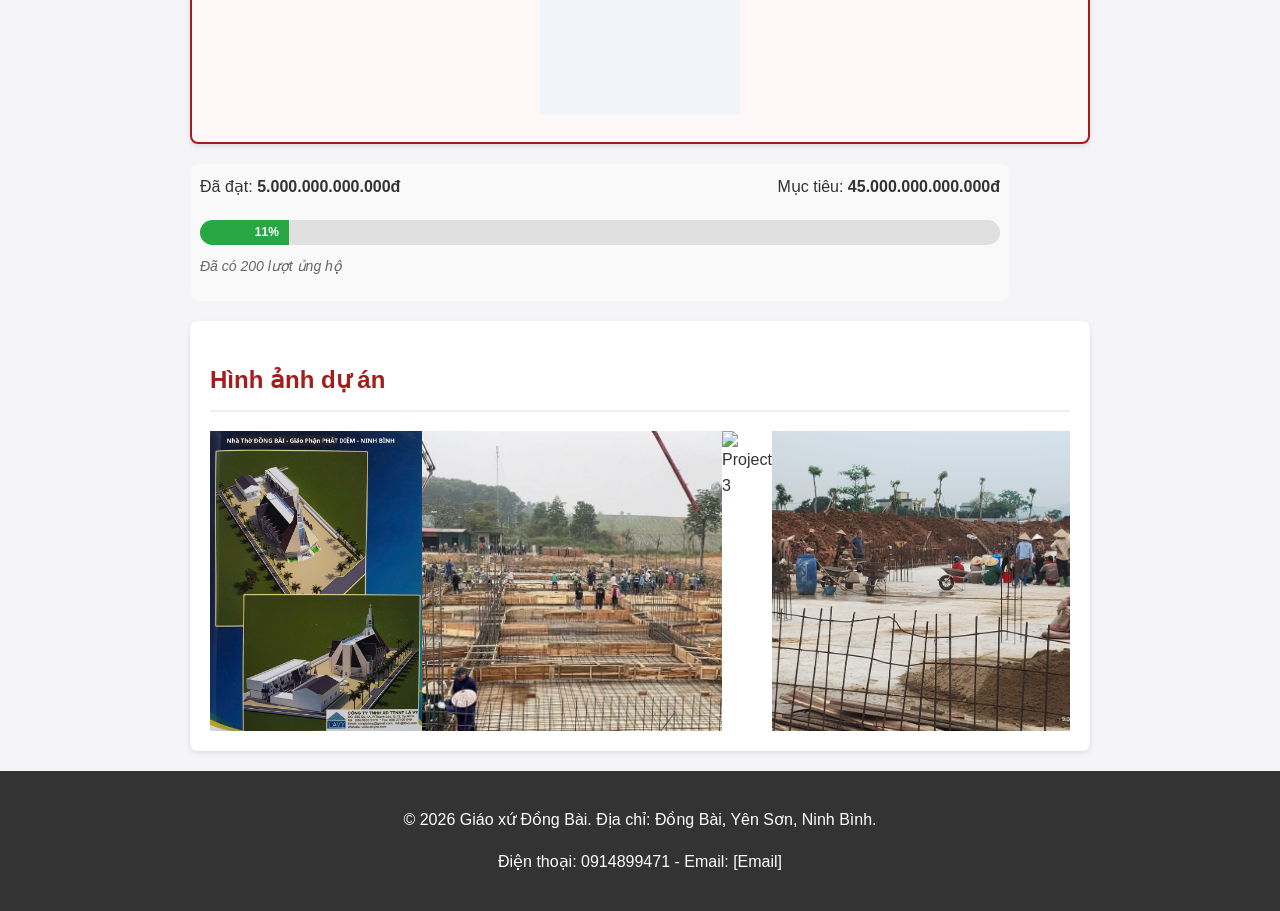
==== commit 677d59d2: "Update index.html" ====
--- a/index.html
+++ b/index.html
@@ -125,7 +125,7 @@
     <script>
         // Đoạn code xử lý tiến độ
         const goal = 45000000000; // Số tiền mục tiêu
-        const raised = 2000000000; // Số tiền hiện tại
+        const raised = 5000000000; // Số tiền hiện tại
 
         const percent = Math.min((raised / goal) * 100, 100);
         
